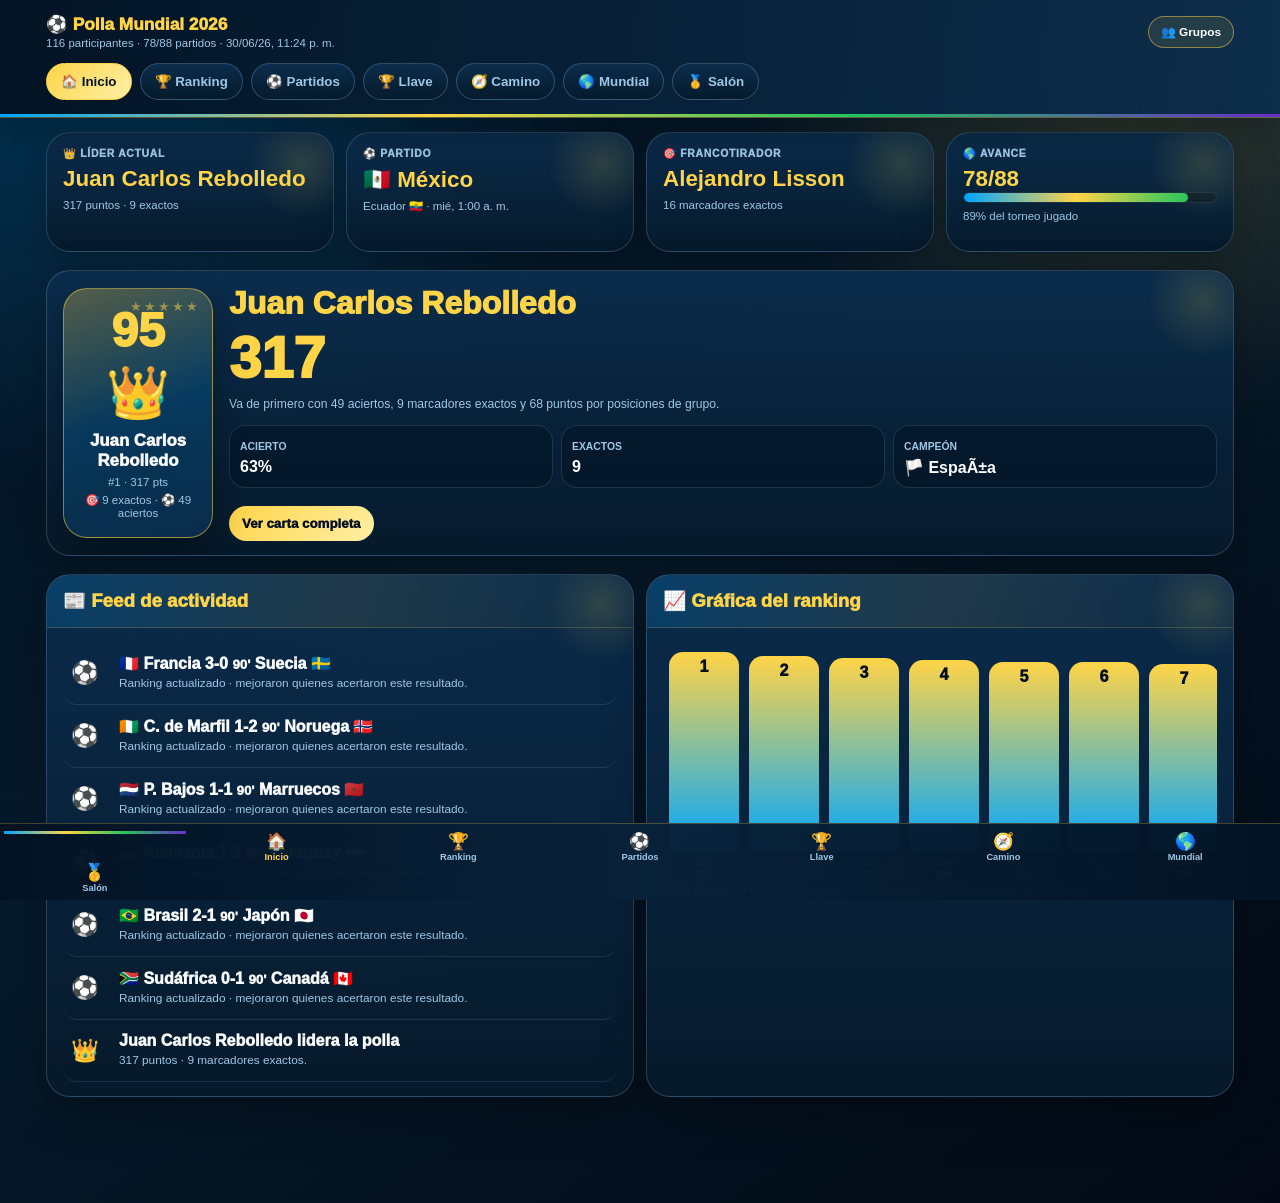
==== Index.html @ 953dc27d "Add files via upload" ====
<!DOCTYPE html>
<html lang="es">
<head>
<meta charset="UTF-8">
<meta name="viewport" content="width=device-width,initial-scale=1.0,viewport-fit=cover">
<meta http-equiv="Cache-Control" content="no-cache, no-store, must-revalidate">
<meta http-equiv="Pragma" content="no-cache">
<meta http-equiv="Expires" content="0">
<title>⚽ Polla Mundial 2026</title>
<style>
:root{--bg:#031323;--panel:#08223a;--panel2:#0b2d4d;--line:#2c5d82;--gold:#ffd447;--blue:#00a6ff;--green:#22c55e;--red:#ff5a5f;--muted:#9ec7e6;--txt:#f8fafc;--dark:#020914}
*{box-sizing:border-box;margin:0;padding:0}html{scroll-behavior:smooth}body{font-family:-apple-system,BlinkMacSystemFont,'Segoe UI',Roboto,sans-serif;background:radial-gradient(circle at 10% 0,rgba(0,166,255,.28),transparent 30%),radial-gradient(circle at 90% 0,rgba(255,212,71,.20),transparent 26%),linear-gradient(145deg,#031323,#061a2b 45%,#020914);color:var(--txt);min-height:100vh;padding-bottom:92px}body:before{content:'';position:fixed;inset:0;z-index:-1;background-image:linear-gradient(rgba(255,255,255,.04) 1px,transparent 1px),linear-gradient(90deg,rgba(255,255,255,.025) 1px,transparent 1px);background-size:44px 44px;opacity:.35}.top{position:sticky;top:0;z-index:20;background:linear-gradient(100deg,rgba(3,19,35,.98),rgba(8,34,58,.97),rgba(11,45,77,.94));border-bottom:1px solid rgba(255,212,71,.35);box-shadow:0 14px 34px rgba(0,0,0,.28)}.head{display:flex;justify-content:space-between;gap:12px;align-items:center;max-width:1220px;margin:auto;padding:14px 16px}.brand h1{font-size:1.08rem;color:var(--gold);font-weight:950}.brand p{font-size:.72rem;color:var(--muted);margin-top:2px}.group-link{color:#fff;text-decoration:none;border:1px solid rgba(255,212,71,.48);border-radius:999px;padding:8px 12px;font-weight:900;background:rgba(255,212,71,.10);font-size:.74rem}.nav{display:flex;gap:8px;overflow:auto;max-width:1220px;margin:auto;padding:0 16px 14px}.nav button{border:1px solid rgba(158,199,230,.28);background:linear-gradient(180deg,#0b2d4d,#061a2b);color:var(--muted);border-radius:999px;padding:10px 14px;font-weight:900;white-space:nowrap;cursor:pointer}.nav button.act{background:linear-gradient(135deg,var(--gold),#fff0a6);color:#06101d;border-color:var(--gold)}.top:after,.bottom:before{content:'';display:block;height:3px;background:linear-gradient(90deg,#00a6ff,#ffd447,#22c55e,#6a2cc9)}.wrap{max-width:1220px;margin:auto;padding:14px 16px}.section{display:none}.section.act{display:block}.grid4{display:grid;grid-template-columns:repeat(4,1fr);gap:12px}.grid3{display:grid;grid-template-columns:repeat(3,1fr);gap:12px}.grid2{display:grid;grid-template-columns:1fr 1fr;gap:12px}.card{position:relative;background:linear-gradient(180deg,rgba(11,45,77,.96),rgba(6,26,43,.98));border:1px solid rgba(158,199,230,.22);border-radius:24px;box-shadow:0 18px 45px rgba(0,0,0,.28);overflow:hidden}.card:after{content:'';position:absolute;right:-30px;top:-30px;width:120px;height:120px;border-radius:50%;background:radial-gradient(circle,rgba(255,212,71,.15),transparent 65%);pointer-events:none}.card h2,.card h3{color:var(--gold);font-weight:950}.ch{padding:15px 16px;border-bottom:1px solid rgba(255,212,71,.18);background:linear-gradient(90deg,rgba(0,166,255,.16),rgba(255,212,71,.09),transparent)}.cb{padding:14px 16px}.dash{min-height:120px}.dash span{display:block;color:var(--muted);font-size:.65rem;text-transform:uppercase;font-weight:950;letter-spacing:.7px}.dash b{display:block;color:var(--gold);font-size:1.4rem;margin-top:6px}.dash small{display:block;color:var(--muted);font-size:.72rem;margin-top:6px;line-height:1.3}.hero-card{display:grid;grid-template-columns:150px 1fr;gap:16px;align-items:center}.fifa-card{position:relative;min-height:220px;border-radius:24px;padding:18px;text-align:center;background:linear-gradient(160deg,rgba(255,212,71,.30),rgba(0,166,255,.18),rgba(11,45,77,.98));border:1px solid rgba(255,212,71,.52);box-shadow:0 16px 34px rgba(0,0,0,.32);overflow:hidden}.fifa-card:before{content:'★★★★★';position:absolute;top:10px;right:12px;color:rgba(255,212,71,.5);font-size:.84rem;letter-spacing:2px}.fifa-card .ovr{font-size:3rem;font-weight:950;color:var(--gold);line-height:1}.fifa-card .avatar{font-size:3.2rem;margin:8px 0}.fifa-card .name{font-size:1.05rem;font-weight:950}.fifa-card .meta{font-size:.72rem;color:var(--muted);margin-top:5px}.leader-detail h2{font-size:2rem}.leader-points{font-size:3.6rem;color:var(--gold);font-weight:950;line-height:1;margin:8px 0}.mini-stats{display:grid;grid-template-columns:repeat(3,1fr);gap:8px;margin-top:12px}.mini{background:rgba(3,19,35,.50);border:1px solid rgba(158,199,230,.16);border-radius:16px;padding:10px}.mini span{color:var(--muted);font-size:.65rem;text-transform:uppercase;font-weight:900}.mini b{display:block;color:#fff;margin-top:4px}.rank-row,.match-row,.feed-row,.badge-row{display:grid;gap:10px;align-items:center;padding:12px 8px;border-bottom:1px solid rgba(158,199,230,.14);border-radius:14px}.rank-row{grid-template-columns:48px 1fr 88px;cursor:pointer}.rank-row:hover,.match-row:hover,.feed-row:hover{background:rgba(0,166,255,.07)}.rank-row:nth-child(1){background:linear-gradient(90deg,rgba(255,212,71,.18),rgba(255,212,71,.04));border:1px solid rgba(255,212,71,.30)}.pos{font-weight:950;color:var(--muted);text-align:center}.nm{font-weight:930}.chips{display:flex;gap:5px;flex-wrap:wrap;margin-top:4px}.chip{font-size:.62rem;border:1px solid rgba(158,199,230,.24);background:rgba(3,19,35,.44);color:var(--muted);border-radius:999px;padding:3px 7px}.pts{text-align:right;color:var(--gold);font-weight:950}.search{width:100%;padding:12px 14px;border-radius:999px;background:#061a2b;border:1px solid rgba(158,199,230,.25);color:#fff;margin-bottom:12px}.match-row{grid-template-columns:1fr 70px 1fr 100px}.team{text-align:left}.team.r{text-align:right}.score{text-align:center;color:var(--gold);font-weight:950}.status{text-align:right;font-size:.72rem;color:var(--muted)}.status.live{color:#86efac}.barrow{margin:10px 0}.barhead{display:flex;justify-content:space-between;font-size:.78rem;margin-bottom:6px}.bar{height:11px;background:#061a2b;border-radius:999px;overflow:hidden;border:1px solid rgba(158,199,230,.12)}.fill{height:100%;width:0%;background:linear-gradient(90deg,#00a6ff,#ffd447,#22c55e);border-radius:999px}.ranking-chart{display:flex;gap:10px;align-items:flex-end;height:240px;padding:10px 6px 2px;overflow:auto}.chart-bar{min-width:70px;text-align:center}.chart-fill{height:20px;border-radius:14px 14px 6px 6px;background:linear-gradient(180deg,#ffd447,#00a6ff);display:flex;align-items:flex-start;justify-content:center;color:#06101d;font-weight:950;padding-top:6px}.chart-name{font-size:.65rem;color:var(--muted);margin-top:6px;white-space:nowrap;overflow:hidden;text-overflow:ellipsis}.feed-row{grid-template-columns:38px 1fr}.feed-ico{font-size:1.4rem}.feed-title{font-weight:920}.feed-sub{font-size:.74rem;color:var(--muted);line-height:1.35;margin-top:3px}.map-grid{display:grid;grid-template-columns:repeat(4,1fr);gap:8px}.map-team{border:1px solid rgba(158,199,230,.18);background:rgba(3,19,35,.42);border-radius:14px;padding:9px;font-size:.78rem;display:flex;justify-content:space-between;gap:5px}.map-team.ok{border-color:rgba(34,197,94,.45);background:rgba(34,197,94,.10)}.map-team.bad{opacity:.55}.need-box{background:rgba(255,212,71,.08);border:1px solid rgba(255,212,71,.25);border-radius:16px;padding:12px;margin-top:12px}.need-box h4{color:var(--gold);margin-bottom:7px}.btn{border:0;border-radius:999px;padding:10px 13px;font-weight:950;background:linear-gradient(135deg,var(--gold),#fff0a6);color:#06101d;cursor:pointer}.subtle{color:var(--muted);font-size:.76rem;line-height:1.4}.profile{position:fixed;inset:0;background:rgba(1,7,14,.78);backdrop-filter:blur(10px);z-index:50;display:none;align-items:flex-end}.profile.act{display:flex}.sheet{background:linear-gradient(180deg,#0b2d4d,#031323);border-top:1px solid rgba(255,212,71,.35);border-radius:26px 26px 0 0;width:100%;max-height:90vh;overflow:auto;padding:18px}.close{float:right;width:36px;height:36px;border-radius:50%;border:1px solid rgba(158,199,230,.25);background:#061a2b;color:#fff;font-weight:950}.prof-grid{display:grid;grid-template-columns:220px 1fr;gap:16px;align-items:start}.bottom{position:fixed;left:0;right:0;bottom:0;z-index:30;background:linear-gradient(90deg,rgba(3,19,35,.98),rgba(8,34,58,.98),rgba(3,19,35,.98));border-top:1px solid rgba(255,212,71,.25);display:grid;grid-template-columns:repeat(7,1fr);padding:7px 4px calc(7px + env(safe-area-inset-bottom))}.bottom button{background:transparent;border:0;color:var(--muted);font-weight:850;font-size:.58rem}.bottom button b{display:block;font-size:1.05rem}.bottom button.act{color:var(--gold)}.empty{color:var(--muted);text-align:center;padding:20px}.pill-small{display:inline-block;border:1px solid rgba(158,199,230,.22);border-radius:999px;padding:3px 7px;font-size:.66rem;color:var(--muted);margin-left:6px}.toast{position:fixed;left:50%;bottom:90px;transform:translateX(-50%);background:#061a2b;border:1px solid rgba(255,212,71,.4);border-radius:999px;padding:10px 14px;color:#fff;display:none;z-index:80}.toast.show{display:block}.bet-card{border:1px solid rgba(158,199,230,.18);background:rgba(3,19,35,.40);border-radius:18px;padding:12px;margin:10px 0}.bet-title{font-weight:950;color:#fff;margin-bottom:8px}.bet-grid{display:grid;grid-template-columns:repeat(3,1fr);gap:8px}.score-picks{font-size:.74rem;color:var(--muted);margin-top:8px;line-height:1.7}@media(max-width:850px){.bet-grid{grid-template-columns:1fr}}
.bet-table-wrap{overflow:auto;border:1px solid rgba(255,212,71,.22);border-radius:18px;margin-top:12px;background:rgba(3,19,35,.38)}
.bet-table{width:100%;border-collapse:collapse;min-width:420px;font-size:.8rem}.bet-table th{position:sticky;top:0;background:linear-gradient(90deg,rgba(255,212,71,.20),rgba(0,166,255,.12));color:var(--gold);text-align:left;text-transform:uppercase;letter-spacing:.5px;font-size:.66rem;padding:9px;border-bottom:1px solid rgba(255,212,71,.25)}.bet-table td{padding:9px;border-bottom:1px solid rgba(158,199,230,.12)}.bet-table tr:nth-child(1) td{background:rgba(255,212,71,.10);font-weight:950}.bet-table tr:last-child td{border-bottom:0}.bet-num{text-align:right;color:var(--gold);font-weight:950}.bet-total td{background:rgba(255,255,255,.07);font-weight:950;text-transform:uppercase}.bet-meter{height:7px;border-radius:99px;background:#061a2b;margin-top:4px;overflow:hidden}.bet-meter span{display:block;height:100%;border-radius:99px;background:linear-gradient(90deg,#00a6ff,#ffd447)}.ko-grid{display:grid;grid-template-columns:repeat(5,1fr);gap:8px;margin-top:12px}.ko-mini{background:rgba(3,19,35,.45);border:1px solid rgba(158,199,230,.16);border-radius:15px;padding:10px}.ko-mini span{display:block;color:var(--muted);font-size:.62rem;text-transform:uppercase;font-weight:900}.ko-mini b{display:block;color:var(--gold);margin-top:4px;font-size:1.05rem}.award-grid{display:grid;grid-template-columns:repeat(3,1fr);gap:12px}.award{min-height:118px;background:linear-gradient(160deg,rgba(255,212,71,.13),rgba(0,166,255,.10),rgba(3,19,35,.55));border:1px solid rgba(255,212,71,.22);border-radius:20px;padding:13px}.award .ico{font-size:1.6rem}.award b{display:block;color:var(--gold);font-size:1rem;margin-top:5px}.award small{display:block;color:var(--muted);margin-top:4px;line-height:1.3}.award .winner{font-weight:950;color:#fff;margin-top:8px}.profile-section-title{color:var(--gold);margin:16px 0 8px;font-size:1.05rem}.ko-detail-row{display:grid;grid-template-columns:1fr 58px 52px;gap:8px;align-items:center;padding:8px 0;border-bottom:1px solid rgba(158,199,230,.12);font-size:.78rem}.ko-detail-row:last-child{border-bottom:0}.ko-ok{color:#86efac}.ko-bad{color:#ff9a9a}@media(max-width:850px){.award-grid,.ko-grid{grid-template-columns:1fr 1fr}.bet-table{min-width:360px}} 
@media(max-width:850px){.grid4,.grid3,.grid2,.hero-card,.prof-grid{grid-template-columns:1fr}.leader-detail h2{font-size:1.45rem}.leader-points{font-size:2.7rem}.nav{display:none}.wrap{padding:10px}.match-row{grid-template-columns:1fr 56px 1fr}.status{grid-column:1/4;text-align:center}.map-grid{grid-template-columns:1fr 1fr}.fifa-card{min-height:190px}.bottom{grid-template-columns:repeat(7,1fr)}}

/* V6.1 final polish */
.prediction-strip{display:grid;grid-template-columns:repeat(3,1fr);gap:8px;margin:10px 0}.prediction-strip div{background:rgba(3,19,35,.48);border:1px solid rgba(158,199,230,.18);border-radius:15px;padding:10px;text-align:center}.prediction-strip span{display:block;color:var(--muted);font-size:.62rem;text-transform:uppercase;font-weight:900}.prediction-strip b{display:block;color:var(--gold);font-size:1.25rem;margin-top:3px}.prediction-strip small{color:var(--muted)}.collective-pick{display:flex;justify-content:space-between;align-items:center;gap:10px;background:linear-gradient(90deg,rgba(255,212,71,.15),rgba(0,166,255,.10));border:1px solid rgba(255,212,71,.24);border-radius:16px;padding:10px 12px;margin:10px 0}.collective-pick span{color:var(--muted);font-size:.68rem;text-transform:uppercase;font-weight:900}.collective-pick b{color:var(--gold);font-size:1.35rem}.collective-pick small{color:var(--muted)}.bet-brave{margin-top:10px;border:1px solid rgba(255,212,71,.22);background:rgba(255,212,71,.08);border-radius:15px;padding:9px;color:var(--muted);font-size:.76rem}.score-chip{display:inline-block;border:1px solid rgba(255,212,71,.35);background:rgba(255,212,71,.12);color:var(--gold);border-radius:999px;padding:3px 8px;font-weight:950}.vs-group{border:1px solid rgba(158,199,230,.18);background:rgba(3,19,35,.40);border-radius:16px;padding:10px;margin-bottom:8px}.vs-group b{display:block;margin-bottom:5px}.vs-group small{color:var(--muted);line-height:1.35}.breakdown{border:1px solid rgba(255,212,71,.22);border-radius:18px;overflow:hidden;background:rgba(3,19,35,.35)}.break-row,.break-total{display:grid;grid-template-columns:1fr 110px;gap:10px;align-items:center;padding:10px 12px;border-bottom:1px solid rgba(158,199,230,.12)}.break-row span{font-weight:850}.break-row small{display:block;color:var(--muted);font-size:.66rem;margin-top:2px}.break-row b,.break-total b{text-align:right;color:var(--gold)}.break-row b small{color:var(--muted);font-size:.66rem}.break-total{background:linear-gradient(90deg,rgba(255,212,71,.18),rgba(0,166,255,.10));border-bottom:0;font-size:1.05rem;font-weight:950}.ko-phase-title{color:var(--gold);font-weight:950;margin:12px 0 6px}.bet-card.premium{border-color:rgba(255,212,71,.28);box-shadow:0 10px 24px rgba(0,0,0,.16)}@media(max-width:850px){.prediction-strip{grid-template-columns:1fr 1fr 1fr}.collective-pick{display:block}.collective-pick b{display:block;margin-top:4px}.break-row,.break-total{grid-template-columns:1fr 86px}.award-grid{grid-template-columns:1fr 1fr!important}}


/* V6.5 Camino del Mundial */
.camino-hero{display:grid;grid-template-columns:1.2fr .8fr;gap:12px;margin-bottom:12px}.camino-tabs{display:flex;gap:8px;overflow:auto;margin-top:12px}.camino-tabs button{border:1px solid rgba(158,199,230,.25);background:#061a2b;color:var(--muted);border-radius:999px;padding:9px 12px;font-weight:950;white-space:nowrap}.camino-tabs button.act{background:linear-gradient(135deg,var(--gold),#fff0a6);color:#06101d;border-color:var(--gold)}.camino-panel{display:none}.camino-panel.act{display:block}.camino-groups{display:grid;grid-template-columns:repeat(3,1fr);gap:10px}.camino-group{border:1px solid rgba(158,199,230,.18);background:rgba(3,19,35,.40);border-radius:18px;overflow:hidden}.camino-group-head{display:flex;justify-content:space-between;align-items:center;padding:10px 12px;background:linear-gradient(90deg,rgba(255,212,71,.14),rgba(0,166,255,.08));border-bottom:1px solid rgba(255,212,71,.18)}.camino-group-head b{color:var(--gold)}.camino-group-head span{font-size:.66rem;color:var(--muted);font-weight:900;text-transform:uppercase}.camino-pos{display:grid;grid-template-columns:26px 1fr 80px;gap:8px;align-items:center;padding:9px 10px;border-bottom:1px solid rgba(158,199,230,.10);font-size:.78rem}.camino-pos:last-child{border-bottom:0}.camino-pos span{background:#061a2b;border:1px solid rgba(158,199,230,.22);border-radius:50%;width:22px;height:22px;display:flex;align-items:center;justify-content:center;color:var(--muted);font-weight:950}.camino-pos.qual{background:rgba(34,197,94,.08)}.camino-pos.qual span{background:rgba(34,197,94,.22);color:#86efac;border-color:rgba(34,197,94,.35)}.camino-pos small{color:var(--muted);text-align:right}.camino-qualified-grid{display:grid;grid-template-columns:repeat(4,1fr);gap:8px}.camino-qualified-grid div{background:rgba(3,19,35,.45);border:1px solid rgba(158,199,230,.16);border-radius:15px;padding:10px}.camino-qualified-grid b{display:block;color:var(--gold);margin-bottom:4px}.camino-qualified-grid small{display:block;color:var(--muted);line-height:1.5}.camino-r32{display:grid;grid-template-columns:repeat(4,1fr);gap:10px}.camino-match{border:1px solid rgba(158,199,230,.18);background:rgba(3,19,35,.40);border-radius:18px;overflow:hidden}.camino-match-title{display:flex;justify-content:space-between;align-items:center;gap:8px;padding:9px 10px;background:linear-gradient(90deg,rgba(0,166,255,.13),rgba(255,212,71,.08));border-bottom:1px solid rgba(158,199,230,.12)}.camino-match-title span{font-weight:950;color:var(--gold);font-size:.72rem}.camino-match-title b{font-size:.78rem}.camino-team{padding:9px 10px;border-bottom:1px solid rgba(158,199,230,.10)}.camino-team b{display:block}.camino-team small{display:block;color:var(--muted);font-size:.66rem;margin-top:3px}.camino-team.a{border-left:3px solid var(--blue)}.camino-team.b{border-left:3px solid var(--gold)}.camino-rule{padding:8px 10px;color:var(--muted);font-size:.66rem;line-height:1.35}.camino-rounds{display:grid;grid-template-columns:repeat(4,1fr);gap:12px}.camino-round h3{color:var(--gold);font-size:.95rem;margin-bottom:8px}.camino-match.compact{margin-bottom:8px}.camino-mini-line{display:grid;grid-template-columns:52px 1fr;gap:8px;align-items:center;padding:7px 0;border-bottom:1px solid rgba(158,199,230,.10)}.camino-mini-line b{color:var(--gold)}.camino-mini-line span{color:var(--muted);font-size:.76rem}@media(max-width:1000px){.camino-groups,.camino-r32{grid-template-columns:repeat(2,1fr)}.camino-rounds{grid-template-columns:1fr 1fr}.camino-qualified-grid{grid-template-columns:repeat(2,1fr)}}@media(max-width:850px){.camino-hero{grid-template-columns:1fr}.camino-groups,.camino-r32,.camino-rounds,.camino-qualified-grid{grid-template-columns:1fr}.bottom{grid-template-columns:repeat(7,1fr)!important}.bottom button{font-size:.50rem}.bottom button b{font-size:.95rem}}


/* V6.6 Camino visual */
.visual-legend{display:flex;gap:8px;flex-wrap:wrap;margin-bottom:12px}.visual-legend span{border:1px solid rgba(158,199,230,.24);border-radius:999px;padding:6px 10px;font-size:.72rem;font-weight:900;background:rgba(255,255,255,.04)}.visual-legend .src-one{color:#7ee787}.visual-legend .src-two{color:#7ab8ff}.visual-legend .src-third{color:#c084fc}.visual-legend .src-win{color:#ffd447}.camino-visual{display:grid;grid-template-columns:310px 1fr;gap:14px}.visual-left,.visual-bracket-scroll{background:rgba(3,19,35,.35);border:1px solid rgba(158,199,230,.16);border-radius:18px;padding:12px}.visual-left h3,.visual-col h3{color:var(--gold);font-size:.95rem;margin-bottom:3px}.visual-col p,.visual-left p{font-size:.68rem;color:var(--muted);margin-bottom:10px}.visual-groups-grid{display:grid;grid-template-columns:1fr;gap:8px;max-height:720px;overflow:auto;padding-right:2px}.visual-group-card{background:rgba(11,45,77,.68);border:1px solid rgba(158,199,230,.18);border-radius:14px;overflow:hidden}.visual-group-head{display:flex;justify-content:space-between;padding:8px 10px;background:rgba(255,212,71,.08);border-bottom:1px solid rgba(255,212,71,.13)}.visual-group-head b{color:var(--gold)}.visual-group-head span{font-size:.62rem;color:var(--muted);font-weight:800}.visual-group-row{display:grid;grid-template-columns:22px 1fr auto;gap:8px;align-items:center;padding:7px 10px;border-bottom:1px solid rgba(158,199,230,.08);font-size:.76rem}.visual-group-row:last-child{border-bottom:0}.visual-group-row span{font-weight:950;color:var(--muted)}.visual-group-row.qual span{color:#86efac}.visual-group-row.qual{background:rgba(34,197,94,.08)}.visual-group-row small{color:var(--muted)}.visual-bracket-scroll{overflow:auto}.visual-bracket{display:grid;grid-template-columns:260px 240px 230px 220px 220px;gap:18px;min-width:1260px;align-items:start}.visual-col{position:relative}.visual-match{background:linear-gradient(180deg,rgba(11,45,77,.95),rgba(6,26,43,.96));border:1px solid rgba(158,199,230,.24);border-radius:16px;margin-bottom:12px;overflow:hidden;box-shadow:0 10px 26px rgba(0,0,0,.18)}.visual-match-head{display:flex;justify-content:space-between;align-items:center;padding:7px 9px;background:rgba(0,166,255,.09);border-bottom:1px solid rgba(158,199,230,.13)}.visual-match-head span{font-size:.62rem;color:var(--muted);font-weight:950}.visual-match-head b{font-size:.68rem;color:#fff}.visual-match-body{padding:8px}.visual-team{border-left:4px solid rgba(158,199,230,.35);background:rgba(255,255,255,.035);border-radius:10px;padding:7px 8px;margin-bottom:5px}.visual-team-name{display:flex;gap:7px;align-items:center}.visual-team-name b{font-size:.76rem}.visual-team small{display:block;margin-top:3px;font-size:.62rem;color:var(--muted)}.visual-team.src-one{border-left-color:#22c55e}.visual-team.src-two{border-left-color:#2e86de}.visual-team.src-third{border-left-color:#a855f7}.visual-team.src-win{border-left-color:#ffd447}.visual-vs{text-align:center;color:var(--gold);font-weight:950;font-size:.72rem;margin:4px 0}.visual-status{padding:6px 9px;border-top:1px solid rgba(158,199,230,.10);font-size:.62rem;color:var(--muted);text-align:center}.visual-trophy{height:140px;display:flex;flex-direction:column;align-items:center;justify-content:center;font-size:3rem;color:var(--gold);text-shadow:0 0 20px rgba(255,212,71,.35)}.visual-trophy small{font-size:.72rem;color:var(--muted);font-weight:900;margin-top:6px}.visual-note{margin-top:12px;padding:12px 14px;border:1px solid rgba(255,212,71,.22);border-radius:14px;background:rgba(255,212,71,.07);font-size:.78rem;color:var(--muted)}.visual-note b{color:var(--gold)}.visual-note code{color:#fff;background:rgba(255,255,255,.08);padding:2px 5px;border-radius:6px}@media(max-width:820px){.camino-visual{grid-template-columns:1fr}.visual-groups-grid{max-height:380px}.visual-bracket{min-width:1180px;grid-template-columns:250px 230px 220px 210px 210px}.visual-left,.visual-bracket-scroll{padding:10px}.visual-match{margin-bottom:10px}}

</style>
</head>
<body>
<div class="top"><div class="head"><div class="brand"><h1>⚽ Polla Mundial 2026</h1><p id="subtitle">Cargando datos...</p></div><a class="group-link" href="grupos.html">👥 Grupos</a></div><div class="nav" id="nav"></div></div>
<div class="wrap">
<section id="inicio" class="section act"></section>
<section id="ranking" class="section"></section>
<section id="partidos" class="section"></section>
<section id="llave" class="section"></section>
<section id="camino" class="section"></section>
<section id="mundial" class="section"></section>
<section id="salon" class="section"></section>
</div>
<div class="bottom" id="bottom"></div>
<div class="profile" id="profile"><div class="sheet"><button class="close" onclick="closeProfile()">×</button><div id="profileContent"></div></div></div>
<div class="toast" id="toast">Copiado para WhatsApp ✅</div>
<script src="script.js?v=6_6_llaves_manual"></script>
</body>
</html>
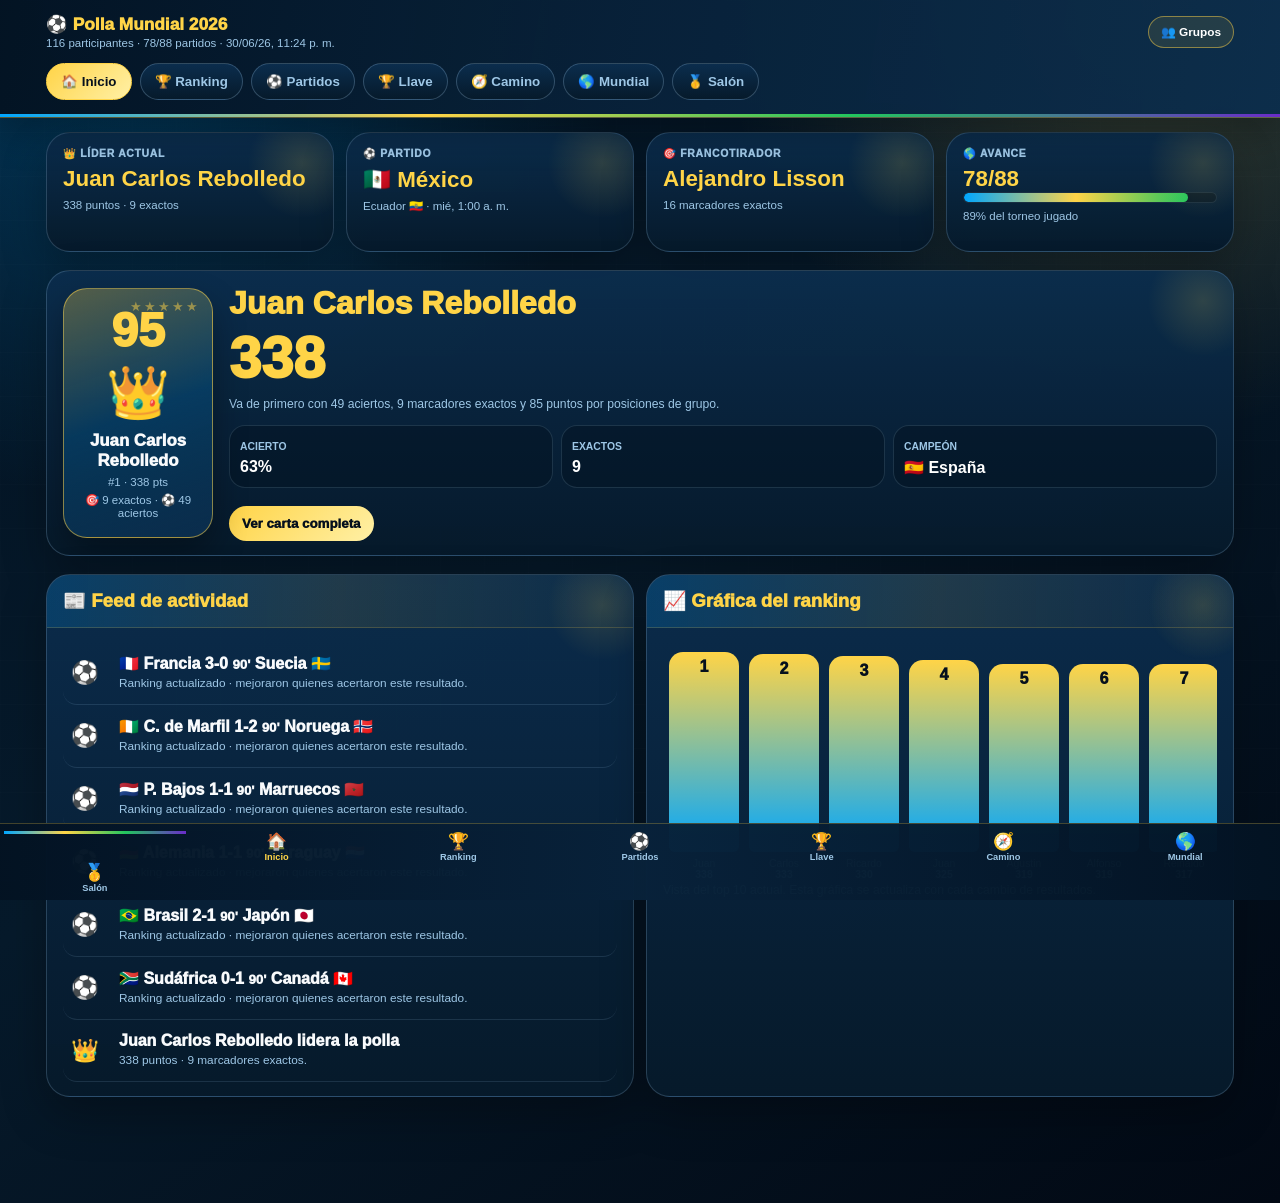
==== commit 6bfb6282: "Add files via upload" ====
--- a/Index.html
+++ b/Index.html
@@ -41,6 +41,6 @@
 <div class="bottom" id="bottom"></div>
 <div class="profile" id="profile"><div class="sheet"><button class="close" onclick="closeProfile()">×</button><div id="profileContent"></div></div></div>
 <div class="toast" id="toast">Copiado para WhatsApp ✅</div>
-<script src="script.js?v=6_6_llaves_manual"></script>
+<script src="script.js?v=6_7_fix_llaves_16avos_20260701"></script>
 </body>
 </html>
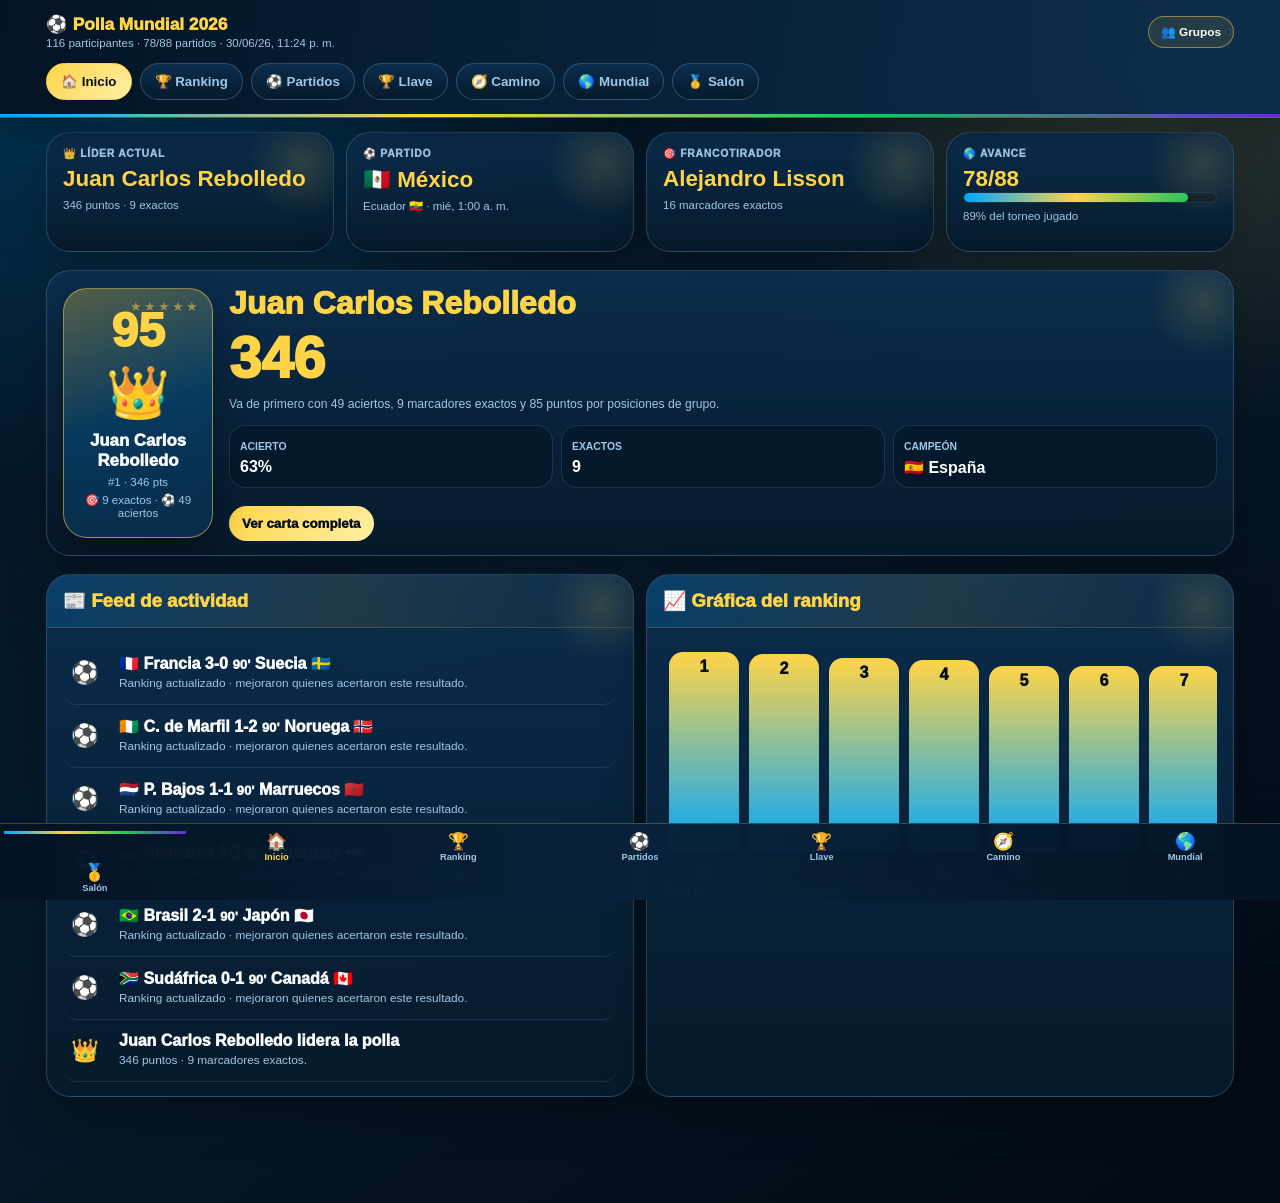
==== commit d24ed55e: "Add files via upload" ====
--- a/Index.html
+++ b/Index.html
@@ -41,6 +41,6 @@
 <div class="bottom" id="bottom"></div>
 <div class="profile" id="profile"><div class="sheet"><button class="close" onclick="closeProfile()">×</button><div id="profileContent"></div></div></div>
 <div class="toast" id="toast">Copiado para WhatsApp ✅</div>
-<script src="script.js?v=6_7_fix_llaves_16avos_20260701"></script>
+<script src="script.js?v=6_6_llaves_manual"></script>
 </body>
 </html>
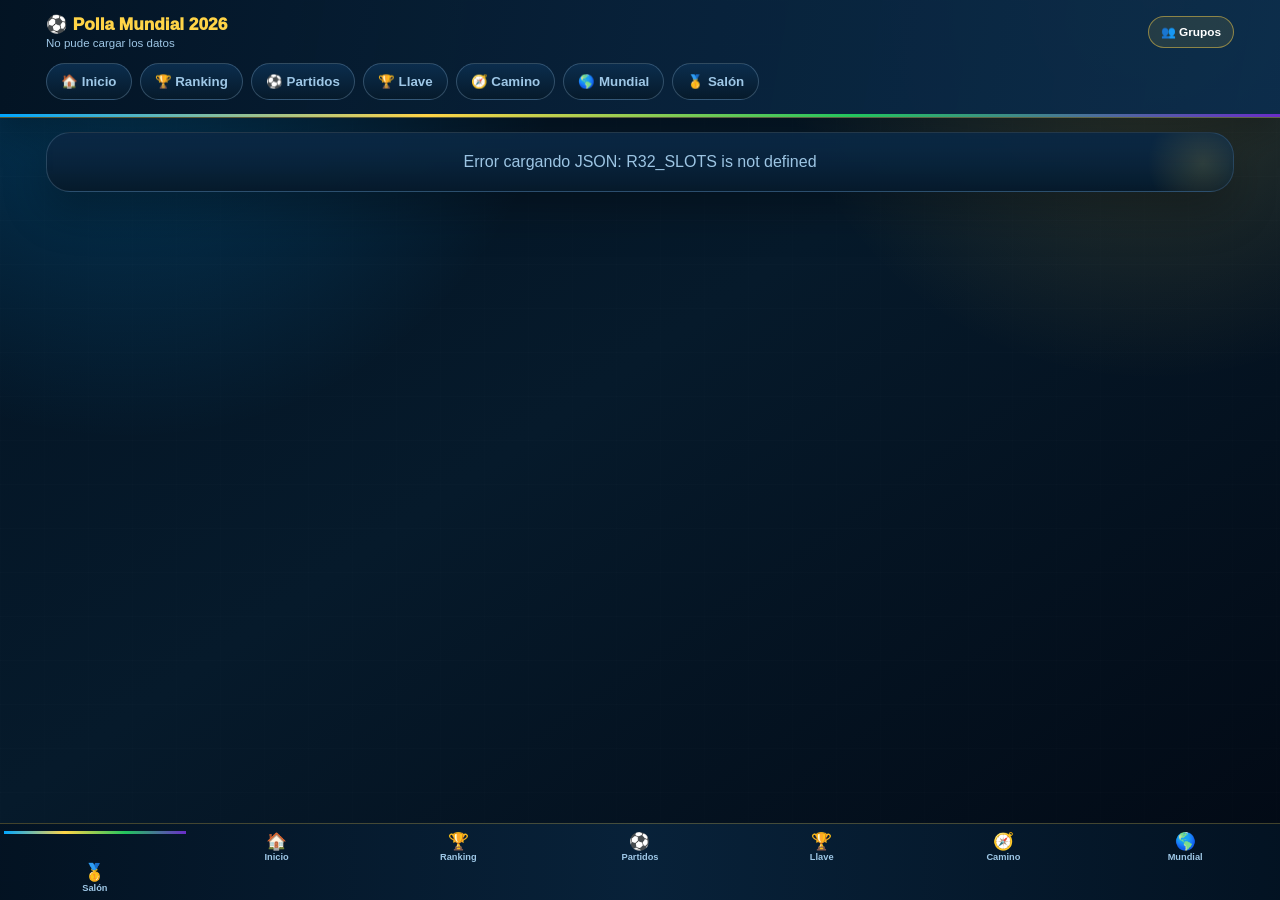
==== commit 4f0b1fe3: "Add files via upload" ====
--- a/Index.html
+++ b/Index.html
@@ -41,6 +41,6 @@
 <div class="bottom" id="bottom"></div>
 <div class="profile" id="profile"><div class="sheet"><button class="close" onclick="closeProfile()">×</button><div id="profileContent"></div></div></div>
 <div class="toast" id="toast">Copiado para WhatsApp ✅</div>
-<script src="script.js?v=6_6_llaves_manual"></script>
+<script src="script.js?v=6_7_anexo_c"></script>
 </body>
 </html>
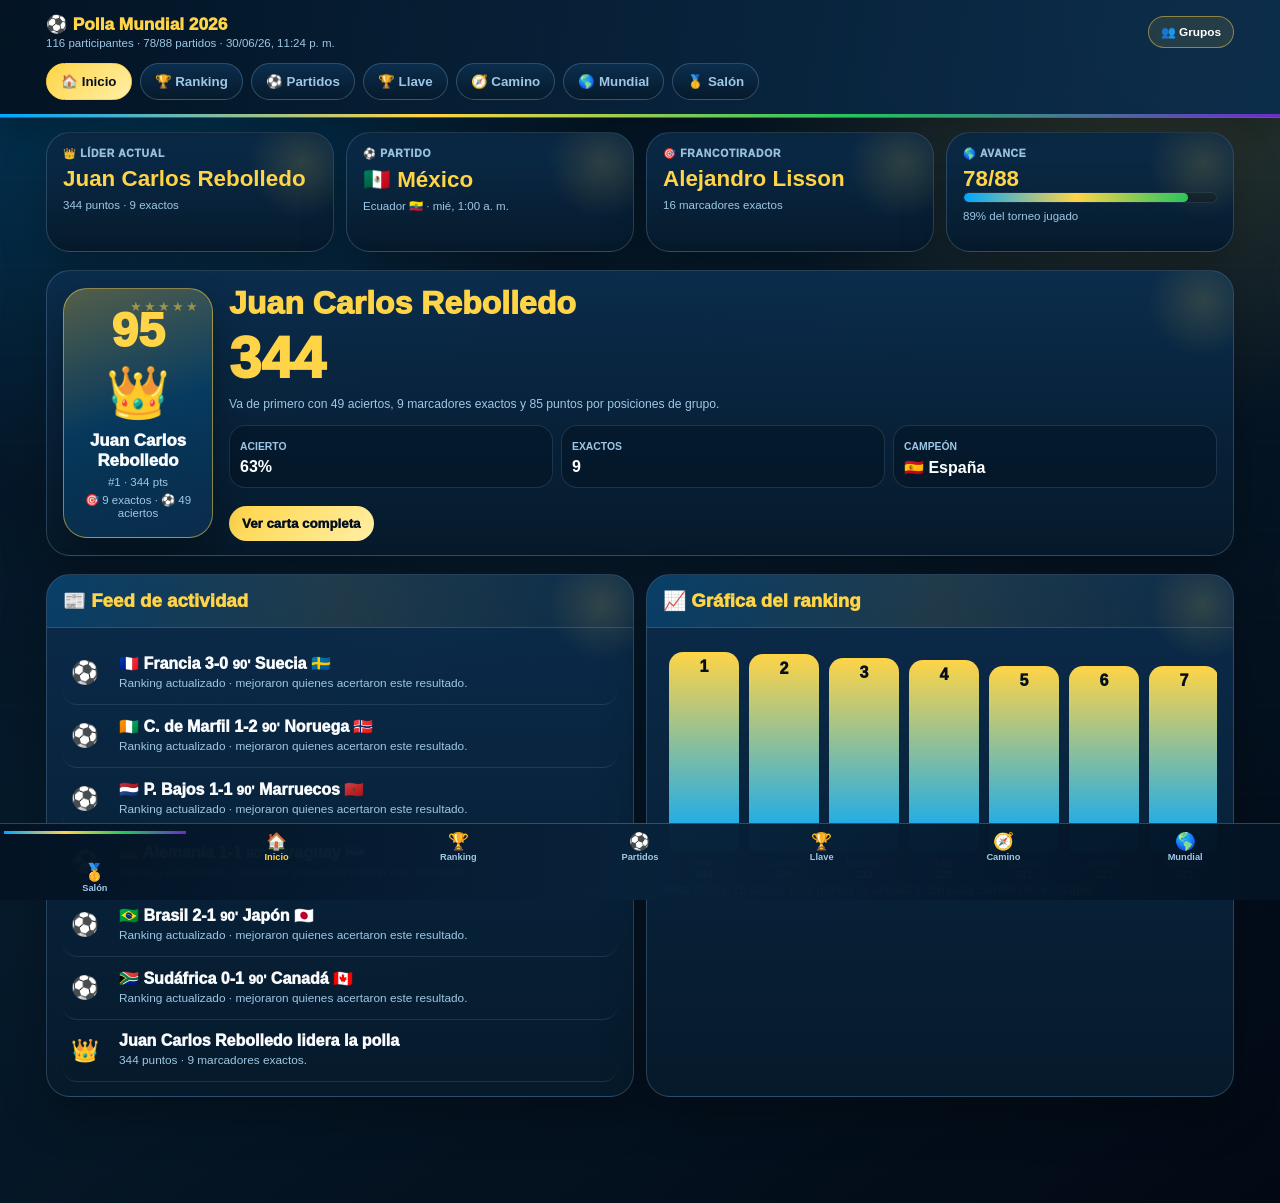
==== commit 85278938: "Add files via upload" ====
--- a/Index.html
+++ b/Index.html
@@ -41,6 +41,6 @@
 <div class="bottom" id="bottom"></div>
 <div class="profile" id="profile"><div class="sheet"><button class="close" onclick="closeProfile()">×</button><div id="profileContent"></div></div></div>
 <div class="toast" id="toast">Copiado para WhatsApp ✅</div>
-<script src="script.js?v=6_7_anexo_c"></script>
+<script src="script.js?v=6_8_r32slots_fix"></script>
 </body>
 </html>
